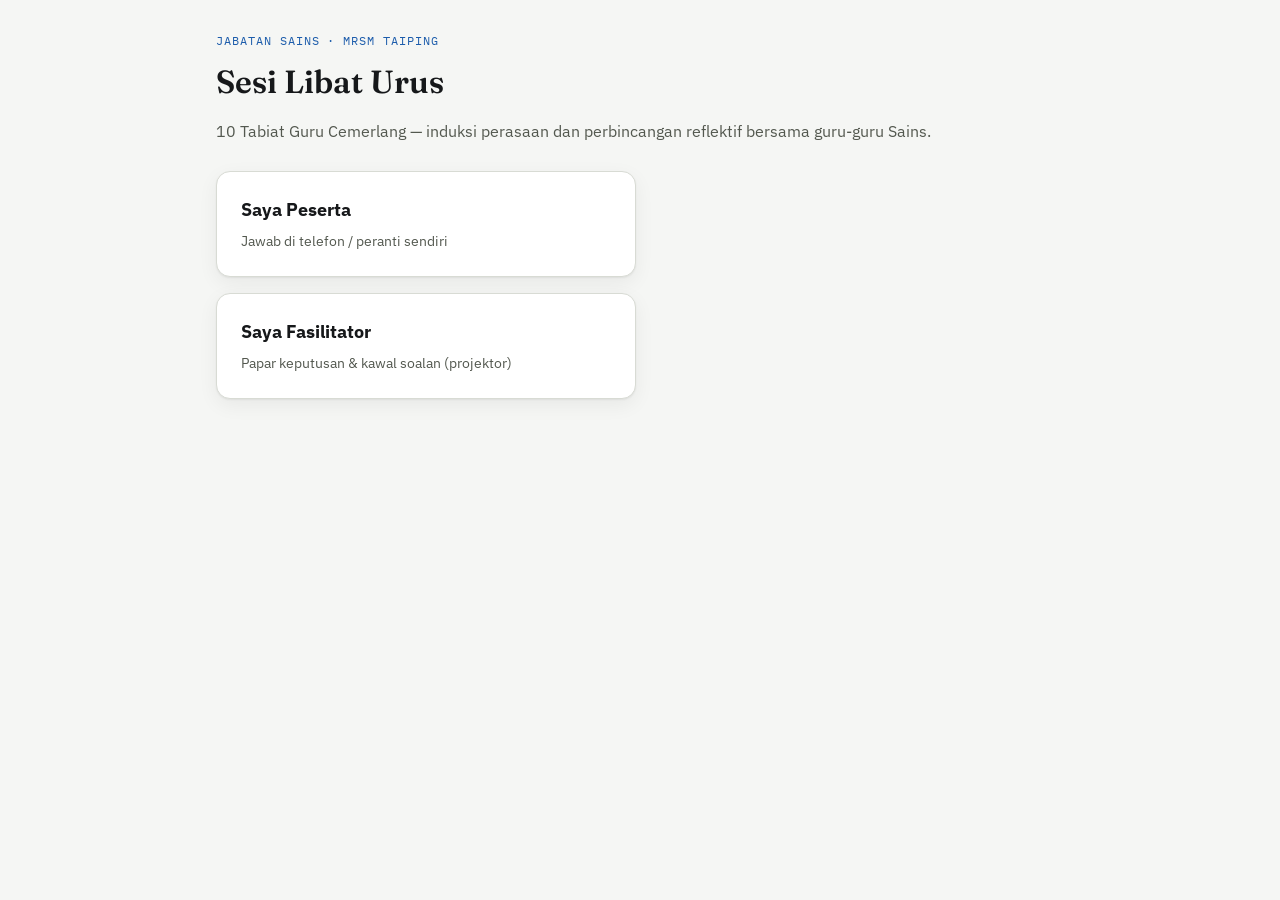
==== index.html @ 7fb48781 "Bina dashboard Sesi Libat Urus: word cloud + poll live guna Firebase" ====
<!doctype html>
<html lang="ms">
<head>
<meta charset="utf-8">
<meta name="viewport" content="width=device-width, initial-scale=1, viewport-fit=cover">
<title>Sesi Libat Urus — MRSM Taiping</title>
<link rel="preconnect" href="https://fonts.googleapis.com">
<link rel="preconnect" href="https://fonts.gstatic.com" crossorigin>
<link href="https://fonts.googleapis.com/css2?family=Fraunces:wght@500;600;700&family=IBM+Plex+Sans:wght@400;500;600;700&family=IBM+Plex+Mono:wght@400;500&display=swap" rel="stylesheet">
<link rel="stylesheet" href="style.css">
</head>
<body>
<div class="shell">
  <span class="eyebrow">Jabatan Sains &middot; MRSM Taiping</span>
  <h1>Sesi Libat Urus</h1>
  <p>10 Tabiat Guru Cemerlang — induksi perasaan dan perbincangan reflektif bersama guru-guru Sains.</p>

  <div style="display:grid;gap:16px;grid-template-columns:1fr;max-width:420px;margin-top:28px;">
    <a class="card" href="sertai.html" style="text-decoration:none;display:flex;flex-direction:column;gap:8px;">
      <strong style="font-size:18px;color:var(--text-primary);">Saya Peserta</strong>
      <span style="color:var(--text-secondary);font-size:14px;">Jawab di telefon / peranti sendiri</span>
    </a>
    <a class="card" href="papar.html" style="text-decoration:none;display:flex;flex-direction:column;gap:8px;">
      <strong style="font-size:18px;color:var(--text-primary);">Saya Fasilitator</strong>
      <span style="color:var(--text-secondary);font-size:14px;">Papar keputusan &amp; kawal soalan (projektor)</span>
    </a>
  </div>
</div>
</body>
</html>
---- style.css ----
/* ===== Token system — Sesi Libat Urus, MRSM Taiping ===== */
:root {
  color-scheme: light;
  --bg: #f5f6f4;
  --surface: #ffffff;
  --surface-2: #eceeea;
  --border: #d8dbd4;
  --text-primary: #16181a;
  --text-secondary: #53584f;
  --text-muted: #80857a;
  --accent: #1c5cab;
  --accent-ink: #ffffff;
  --accent-soft: #e4edf9;
  --good: #1baf7a;
  --warn: #eda100;
  --critical: #e34948;

  --series-1: #2a78d6;
  --series-2: #eb6834;
  --series-3: #1baf7a;
  --series-4: #eda100;
  --series-5: #e87ba4;

  --font-display: 'Fraunces', 'Georgia', serif;
  --font-body: 'IBM Plex Sans', -apple-system, sans-serif;
  --font-mono: 'IBM Plex Mono', 'SFMono-Regular', monospace;

  --radius: 14px;
  --radius-sm: 8px;
  --shadow: 0 1px 2px rgba(20, 22, 18, .06), 0 6px 20px rgba(20, 22, 18, .06);
}

@media (prefers-color-scheme: dark) {
  :root:not([data-theme="light"]) {
    color-scheme: dark;
    --bg: #15171a;
    --surface: #1d2023;
    --surface-2: #262a2e;
    --border: #363b3f;
    --text-primary: #f1f2ee;
    --text-secondary: #c2c6bd;
    --text-muted: #8c9089;
    --accent: #5b9ae8;
    --accent-ink: #0c1a2c;
    --accent-soft: #1c2c40;
    --good: #199e70;
    --warn: #c98500;
    --critical: #e66767;

    --series-1: #3987e5;
    --series-2: #d95926;
    --series-3: #199e70;
    --series-4: #c98500;
    --series-5: #d55181;
  }
}
:root[data-theme="dark"] {
  color-scheme: dark;
  --bg: #15171a;
  --surface: #1d2023;
  --surface-2: #262a2e;
  --border: #363b3f;
  --text-primary: #f1f2ee;
  --text-secondary: #c2c6bd;
  --text-muted: #8c9089;
  --accent: #5b9ae8;
  --accent-ink: #0c1a2c;
  --accent-soft: #1c2c40;
  --good: #199e70;
  --warn: #c98500;
  --critical: #e66767;

  --series-1: #3987e5;
  --series-2: #d95926;
  --series-3: #199e70;
  --series-4: #c98500;
  --series-5: #d55181;
}

* { box-sizing: border-box; }
html, body { height: 100%; }
body {
  margin: 0;
  background: var(--bg);
  color: var(--text-primary);
  font-family: var(--font-body);
  font-size: 16px;
  line-height: 1.5;
  -webkit-font-smoothing: antialiased;
}
h1, h2, h3 { font-family: var(--font-display); font-weight: 600; text-wrap: balance; margin: 0 0 .4em; }
p { margin: 0 0 1em; color: var(--text-secondary); }
.mono { font-family: var(--font-mono); font-variant-numeric: tabular-nums; }

.shell {
  max-width: 880px;
  margin: 0 auto;
  padding: 32px max(16px, env(safe-area-inset-left, 0px)) 64px max(16px, env(safe-area-inset-right, 0px));
}

.eyebrow {
  font-family: var(--font-mono);
  font-size: 12px;
  letter-spacing: .08em;
  text-transform: uppercase;
  color: var(--accent);
  margin-bottom: 8px;
  display: block;
}

.card {
  background: var(--surface);
  border: 1px solid var(--border);
  border-radius: var(--radius);
  box-shadow: var(--shadow);
  padding: 24px;
}

.btn {
  display: inline-flex;
  align-items: center;
  justify-content: center;
  gap: 8px;
  font-family: var(--font-body);
  font-weight: 600;
  font-size: 15px;
  padding: 13px 20px;
  border-radius: 10px;
  border: 1px solid transparent;
  cursor: pointer;
  transition: transform .08s ease, background .15s ease, border-color .15s ease;
  text-decoration: none;
  min-height: 48px;
}
.btn:active { transform: scale(0.98); }
.btn-primary { background: var(--accent); color: var(--accent-ink); }
.btn-primary:hover { filter: brightness(1.06); }
.btn-outline { background: transparent; color: var(--text-primary); border-color: var(--border); }
.btn-outline:hover { border-color: var(--accent); color: var(--accent); }
.btn-block { width: 100%; }
.btn:disabled { opacity: .5; cursor: not-allowed; transform: none; }

.option-btn {
  display: flex;
  align-items: center;
  gap: 12px;
  width: 100%;
  text-align: left;
  padding: 16px 18px;
  border-radius: var(--radius-sm);
  border: 1.5px solid var(--border);
  background: var(--surface);
  color: var(--text-primary);
  font-family: var(--font-body);
  font-size: 15.5px;
  cursor: pointer;
  transition: border-color .12s ease, background .12s ease;
}
.option-btn:hover { border-color: var(--accent); background: var(--accent-soft); }
.option-btn .dot {
  flex: none;
  width: 10px; height: 10px; border-radius: 50%;
  background: var(--series-1);
}
.option-btn.chosen { border-color: var(--accent); background: var(--accent-soft); font-weight: 600; }

input[type=text] {
  width: 100%;
  font-family: var(--font-body);
  font-size: 16px;
  padding: 14px 16px;
  border-radius: var(--radius-sm);
  border: 1.5px solid var(--border);
  background: var(--surface);
  color: var(--text-primary);
}
input[type=text]:focus { outline: 2px solid var(--accent); outline-offset: 1px; border-color: var(--accent); }

.pill {
  display: inline-flex;
  align-items: center;
  gap: 6px;
  font-family: var(--font-mono);
  font-size: 12px;
  padding: 4px 10px;
  border-radius: 999px;
  background: var(--surface-2);
  color: var(--text-secondary);
}
.pill .live-dot {
  width: 7px; height: 7px; border-radius: 50%;
  background: var(--good);
  box-shadow: 0 0 0 0 rgba(27,175,122,.5);
  animation: pulse 1.8s infinite;
}
@keyframes pulse {
  0% { box-shadow: 0 0 0 0 rgba(27,175,122,.45); }
  70% { box-shadow: 0 0 0 8px rgba(27,175,122,0); }
  100% { box-shadow: 0 0 0 0 rgba(27,175,122,0); }
}

.bar-row { display: flex; align-items: center; gap: 12px; margin-bottom: 14px; }
.bar-track {
  flex: 1; min-width: 0;
  height: 34px;
  border-radius: 8px;
  background: var(--surface-2);
  overflow: hidden;
  position: relative;
}
.bar-fill {
  height: 100%;
  border-radius: 8px;
  display: flex;
  align-items: center;
  padding-left: 10px;
  color: #fff;
  font-size: 13px;
  font-weight: 600;
  white-space: nowrap;
  transition: width .5s cubic-bezier(.2,.7,.3,1);
  min-width: 2px;
}
.bar-label { width: 220px; flex: none; font-size: 14px; color: var(--text-secondary); }
.bar-count { width: 56px; flex: none; text-align: right; font-family: var(--font-mono); font-size: 13px; color: var(--text-muted); }

.word { display: inline-block; margin: 4px; font-family: var(--font-display); font-weight: 600; line-height: 1; }

.nav-row { display: flex; flex-wrap: wrap; gap: 8px; margin-bottom: 20px; }
.nav-chip {
  font-family: var(--font-mono);
  font-size: 12.5px;
  padding: 8px 12px;
  border-radius: 8px;
  border: 1.5px solid var(--border);
  background: var(--surface);
  color: var(--text-secondary);
  cursor: pointer;
}
.nav-chip.active { border-color: var(--accent); background: var(--accent); color: var(--accent-ink); font-weight: 600; }

.empty-state { text-align: center; padding: 48px 16px; color: var(--text-muted); }

@media (max-width: 640px) {
  .bar-label { width: 110px; font-size: 12.5px; }
}
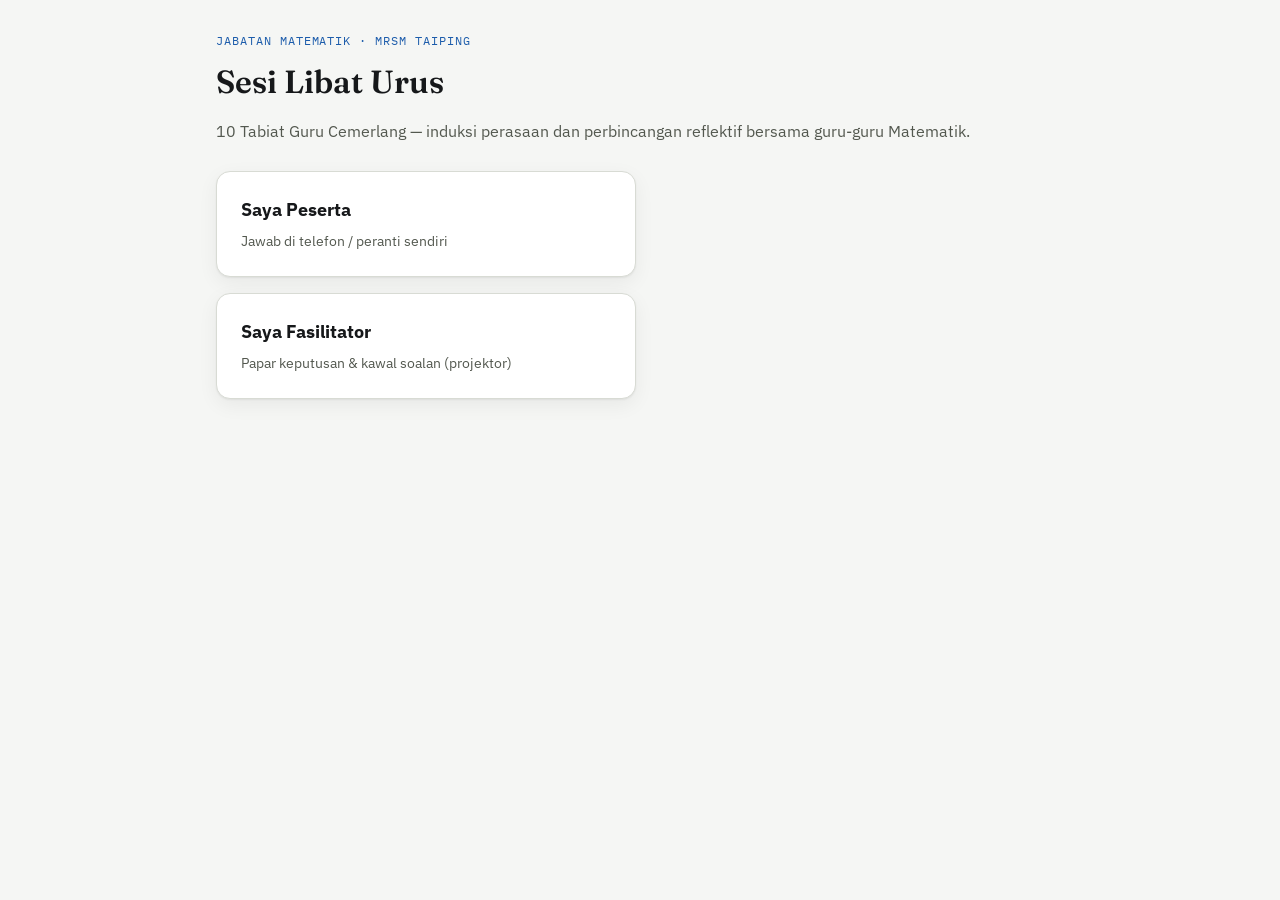
==== commit b278cccb: "Tukar subjek daripada Sains kepada Matematik untuk sesi kali ini" ====
--- a/index.html
+++ b/index.html
@@ -11,9 +11,9 @@
 </head>
 <body>
 <div class="shell">
-  <span class="eyebrow">Jabatan Sains &middot; MRSM Taiping</span>
+  <span class="eyebrow">Jabatan Matematik &middot; MRSM Taiping</span>
   <h1>Sesi Libat Urus</h1>
-  <p>10 Tabiat Guru Cemerlang — induksi perasaan dan perbincangan reflektif bersama guru-guru Sains.</p>
+  <p>10 Tabiat Guru Cemerlang — induksi perasaan dan perbincangan reflektif bersama guru-guru Matematik.</p>
 
   <div style="display:grid;gap:16px;grid-template-columns:1fr;max-width:420px;margin-top:28px;">
     <a class="card" href="sertai.html" style="text-decoration:none;display:flex;flex-direction:column;gap:8px;">
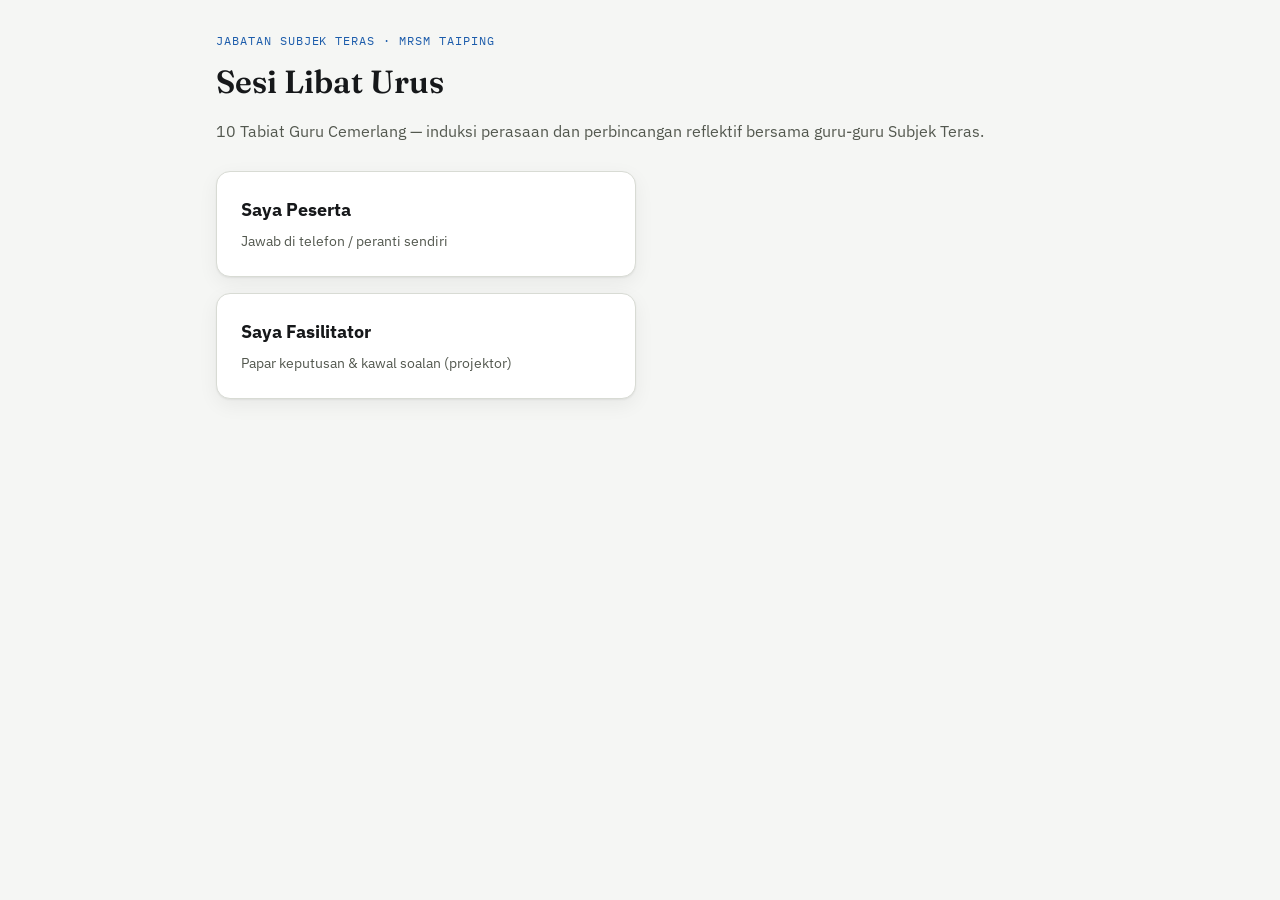
==== commit 98c244e4: "Tukar subjek daripada Matematik kepada Subjek Teras untuk sesi hari ini" ====
--- a/index.html
+++ b/index.html
@@ -11,9 +11,9 @@
 </head>
 <body>
 <div class="shell">
-  <span class="eyebrow">Jabatan Matematik &middot; MRSM Taiping</span>
+  <span class="eyebrow">Jabatan Subjek Teras &middot; MRSM Taiping</span>
   <h1>Sesi Libat Urus</h1>
-  <p>10 Tabiat Guru Cemerlang — induksi perasaan dan perbincangan reflektif bersama guru-guru Matematik.</p>
+  <p>10 Tabiat Guru Cemerlang — induksi perasaan dan perbincangan reflektif bersama guru-guru Subjek Teras.</p>
 
   <div style="display:grid;gap:16px;grid-template-columns:1fr;max-width:420px;margin-top:28px;">
     <a class="card" href="sertai.html" style="text-decoration:none;display:flex;flex-direction:column;gap:8px;">
